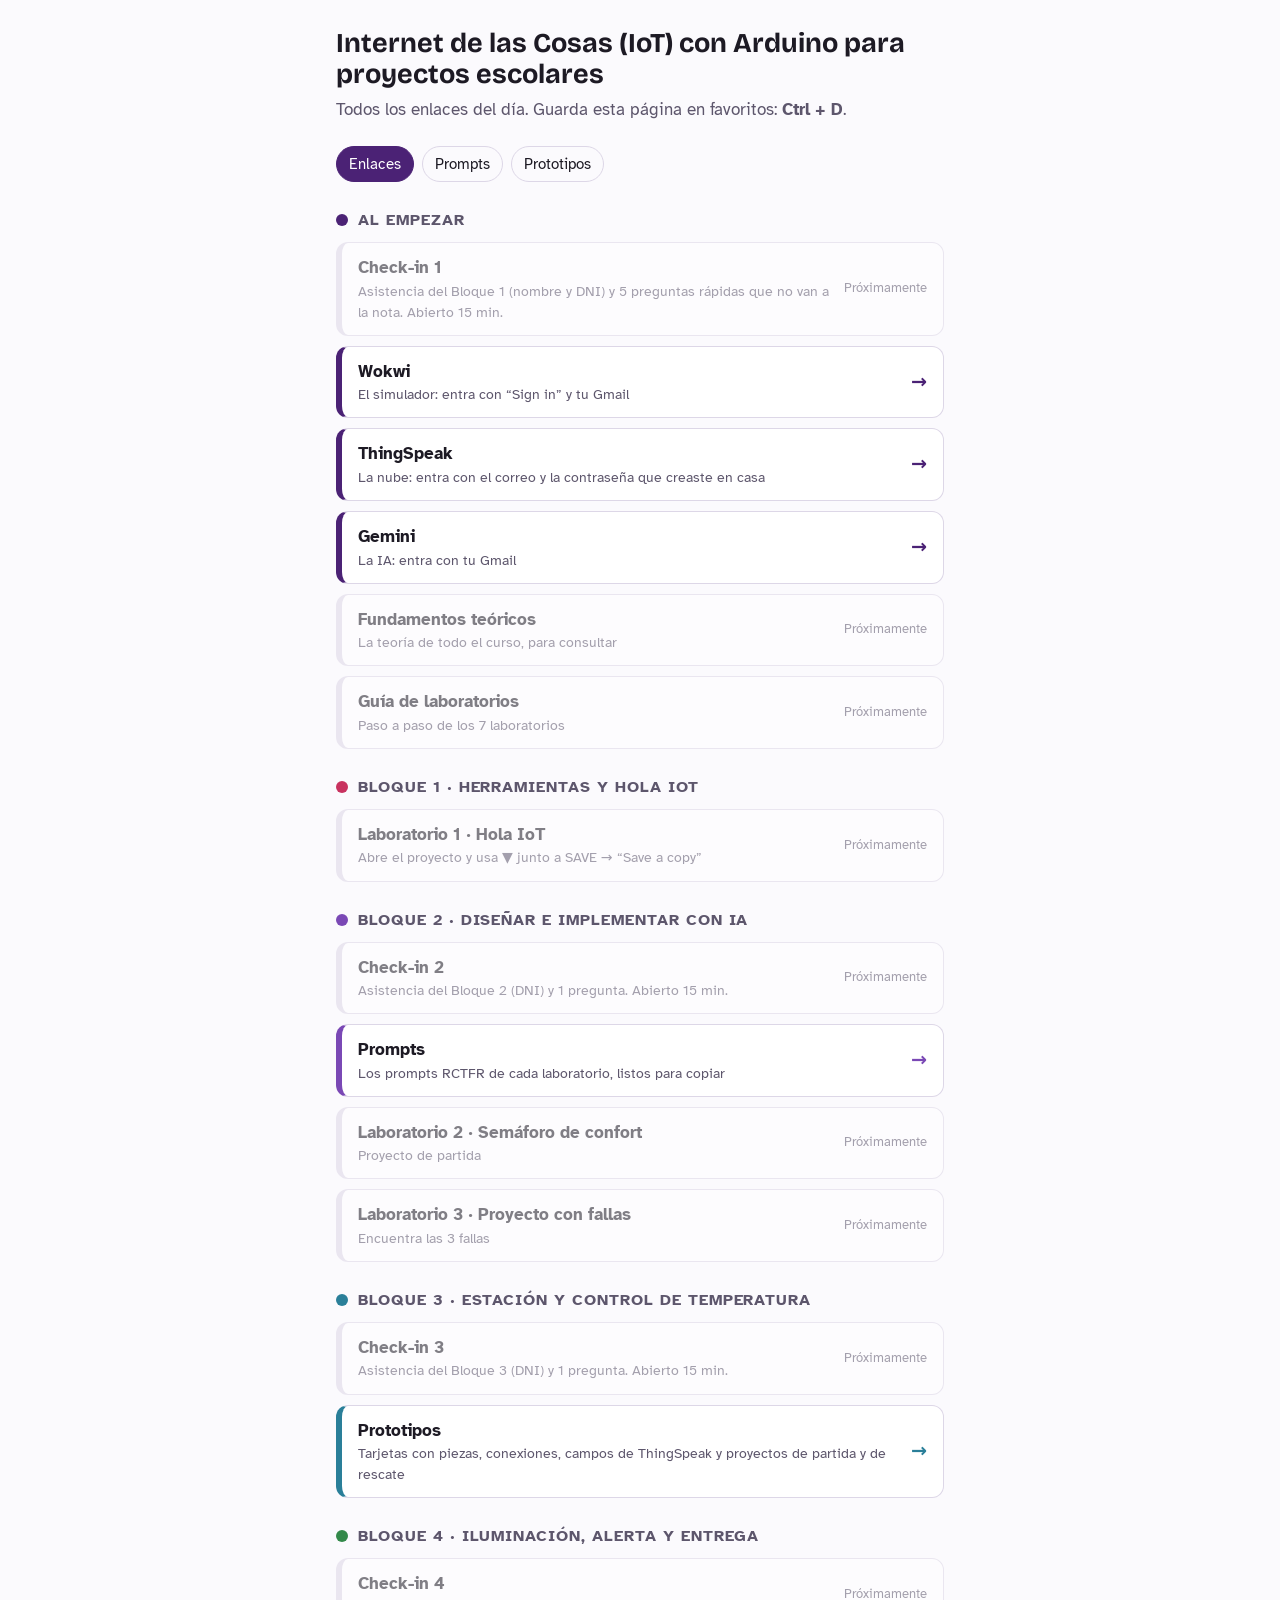
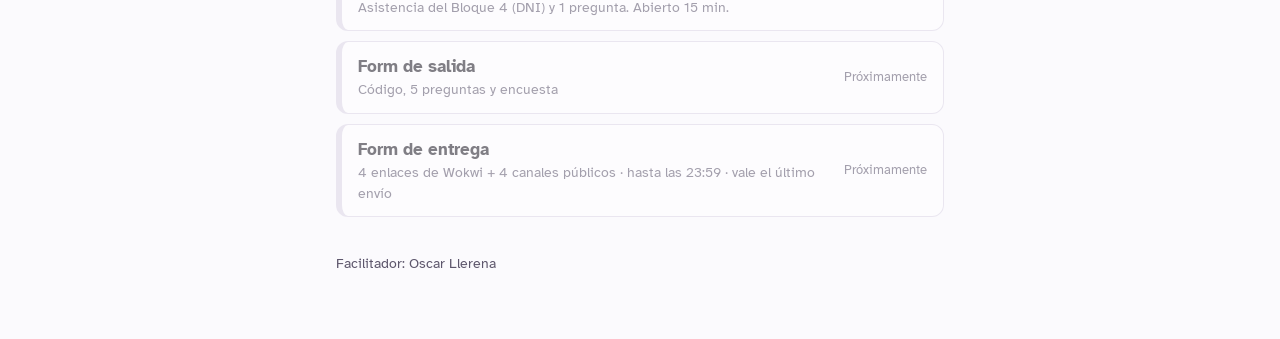
==== index.html @ fe5333ba "Página de enlaces del curso IoT con Arduino para proyectos escolares Enlaces del día, prompts RCTFR " ====
<!doctype html>
<html lang="es">
<head>
<meta charset="utf-8">
<meta name="viewport" content="width=device-width, initial-scale=1">
<title>Enlaces del curso · IoT con Arduino</title>
<link rel="stylesheet" href="https://fonts.googleapis.com/css2?family=Atkinson+Hyperlegible:wght@400;700&family=Bricolage+Grotesque:opsz,wght@12..96,700&display=swap">
<link rel="stylesheet" href="estilo.css">
</head>
<body>
<main>
  <h1>Internet de las Cosas (IoT) con Arduino para proyectos escolares</h1>
  <p class="sub">Todos los enlaces del día. Guarda esta página en favoritos: <b>Ctrl + D</b>.</p>
  <nav class="tabs"><a href="index.html" aria-current="page">Enlaces</a><a href="prompts.html">Prompts</a><a href="prototipos.html">Prototipos</a></nav>
  <div id="secciones"></div>
  <footer>Facilitador: Oscar Llerena</footer>
</main>
<script>
// Para agregar un enlace: reemplaza null por la URL entre comillas.
const SECCIONES = [
  { titulo: "Al empezar", color: "--accent", links: [
    { texto: "Check-in 1", nota: "Asistencia del Bloque 1 (nombre y DNI) y 5 preguntas rápidas que no van a la nota. Abierto 15 min.", url: null },
    { texto: "Wokwi", nota: "El simulador: entra con “Sign in” y tu Gmail", url: "https://wokwi.com" },
    { texto: "ThingSpeak", nota: "La nube: entra con el correo y la contraseña que creaste en casa", url: "https://thingspeak.mathworks.com" },
    { texto: "Gemini", nota: "La IA: entra con tu Gmail", url: "https://gemini.google.com" },
    { texto: "Fundamentos teóricos", nota: "La teoría de todo el curso, para consultar", url: null },
    { texto: "Guía de laboratorios", nota: "Paso a paso de los 7 laboratorios", url: null },
  ]},
  { titulo: "Bloque 1 · Herramientas y Hola IoT", color: "--b1", links: [
    { texto: "Laboratorio 1 · Hola IoT", nota: "Abre el proyecto y usa ▼ junto a SAVE → “Save a copy”", url: null },
  ]},
  { titulo: "Bloque 2 · Diseñar e implementar con IA", color: "--b2", links: [
    { texto: "Check-in 2", nota: "Asistencia del Bloque 2 (DNI) y 1 pregunta. Abierto 15 min.", url: null },
    { texto: "Prompts", nota: "Los prompts RCTFR de cada laboratorio, listos para copiar", url: "prompts.html" },
    { texto: "Laboratorio 2 · Semáforo de confort", nota: "Proyecto de partida", url: null },
    { texto: "Laboratorio 3 · Proyecto con fallas", nota: "Encuentra las 3 fallas", url: null },
  ]},
  { titulo: "Bloque 3 · Estación y control de temperatura", color: "--b3", links: [
    { texto: "Check-in 3", nota: "Asistencia del Bloque 3 (DNI) y 1 pregunta. Abierto 15 min.", url: null },
    { texto: "Prototipos", nota: "Tarjetas con piezas, conexiones, campos de ThingSpeak y proyectos de partida y de rescate", url: "prototipos.html" },
  ]},
  { titulo: "Bloque 4 · Iluminación, alerta y entrega", color: "--b4", links: [
    { texto: "Check-in 4", nota: "Asistencia del Bloque 4 (DNI) y 1 pregunta. Abierto 15 min.", url: null },
    { texto: "Form de salida", nota: "Código, 5 preguntas y encuesta", url: null },
    { texto: "Form de entrega", nota: "4 enlaces de Wokwi + 4 canales públicos · hasta las 23:59 · vale el último envío", url: null },
  ]},
];
const cont = document.getElementById("secciones");
for (const s of SECCIONES) {
  const sec = document.createElement("section");
  sec.style.setProperty("--c", `var(${s.color})`);
  const h = document.createElement("h2");
  h.innerHTML = `<i style="background:var(${s.color})"></i>`;
  h.append(s.titulo);
  const lista = document.createElement("div");
  lista.className = "links";
  for (const l of s.links) {
    const el = document.createElement(l.url ? "a" : "span");
    el.className = "btn";
    if (l.url) { el.href = l.url; if (/^https?:/.test(l.url)) { el.target = "_blank"; el.rel = "noopener"; } }
    const t = document.createElement("span");
    t.textContent = l.texto;
    if (l.nota) { const n = document.createElement("small"); n.textContent = l.nota; t.append(n); }
    el.append(t);
    lista.append(el);
  }
  sec.append(h, lista);
  cont.append(sec);
}
</script>
</body>
</html>
---- estilo.css ----
:root {
  --bg: #fbfafd; --surface: #fff; --ink: #1d1a24; --muted: #5d566c; --line: #ddd7e7;
  --b1: #c8325f; --b2: #7a48b5; --b3: #2a7f99; --b4: #33894a; --accent: #4b2275;
}
@media (prefers-color-scheme: dark) {
  :root { --bg: #15131b; --surface: #1f1c27; --ink: #ece8f3; --muted: #a8a0b8; --line: #363044;
          --b1: #ea6a90; --b2: #a57ee0; --b3: #5db3cc; --b4: #6cc283; --accent: #b78be8; }
}
* { box-sizing: border-box; }
body { margin: 0; background: var(--bg); color: var(--ink); font: 17px/1.5 "Atkinson Hyperlegible", system-ui, sans-serif; }
main { max-width: 640px; margin: 0 auto; padding: 28px 16px 64px; }
h1 { font-family: "Bricolage Grotesque", system-ui, sans-serif; font-size: 1.7rem; line-height: 1.15; margin: 0 0 6px; }
.sub { color: var(--muted); margin: 0 0 24px; }
section { margin-top: 26px; }
h2 { display: flex; align-items: center; gap: 10px; font-size: 1rem; text-transform: uppercase; letter-spacing: .06em; color: var(--muted); margin: 0 0 10px; }
h2 i { width: 12px; height: 12px; border-radius: 50%; flex: none; }
.links { display: grid; gap: 10px; }
a.btn, span.btn {
  display: flex; justify-content: space-between; align-items: center; gap: 12px;
  min-height: 56px; padding: 12px 16px; border-radius: 12px;
  background: var(--surface); border: 1px solid var(--line); border-left: 6px solid var(--c);
  color: var(--ink); text-decoration: none; font-weight: 700;
}
a.btn:hover, a.btn:focus-visible { border-color: var(--c); outline: none; }
a.btn::after { content: "→"; color: var(--c); font-size: 1.2rem; }
.btn small { display: block; font-weight: 400; color: var(--muted); font-size: .88rem; }
span.btn { opacity: .55; border-left-color: var(--line); }
span.btn::after { content: "Próximamente"; font-weight: 400; font-size: .8rem; color: var(--muted); white-space: nowrap; }
nav.tabs { display:flex; gap:8px; margin: 0 0 8px; flex-wrap: wrap; }
nav.tabs a { padding: 6px 12px; border-radius: 999px; border: 1px solid var(--line); color: var(--ink); text-decoration: none; font-size: .92rem; }
nav.tabs a[aria-current] { background: var(--accent); color: #fff; border-color: var(--accent); }
footer { margin-top: 36px; color: var(--muted); font-size: .9rem; }
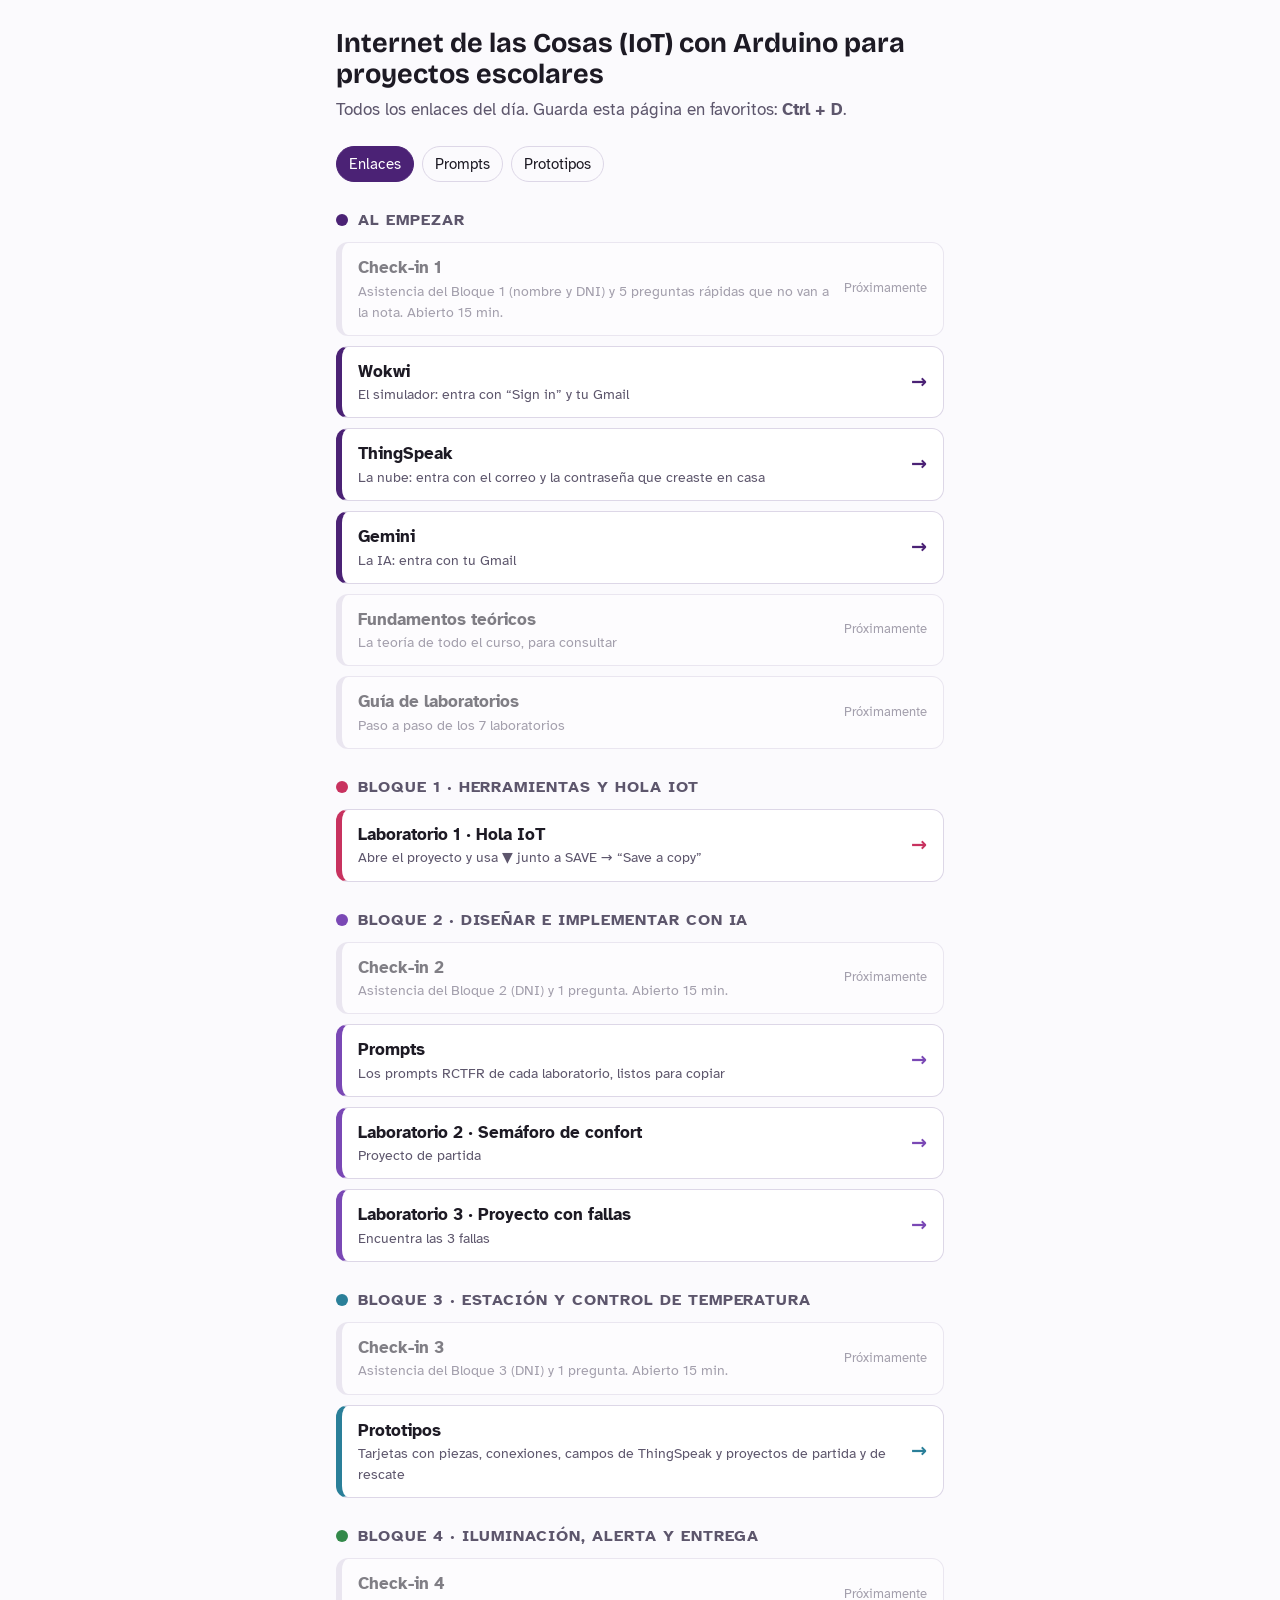
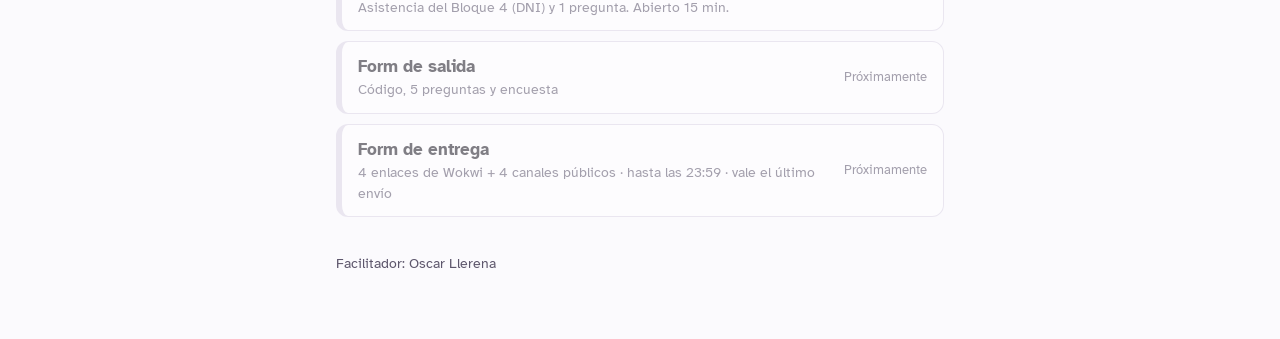
==== commit b32aa59e: "Enlaces a los 12 proyectos de los laboratorios (Hola IoT, semáforo, fallas, partida y rescate) Co-Au" ====
--- a/index.html
+++ b/index.html
@@ -27,13 +27,13 @@
     { texto: "Guía de laboratorios", nota: "Paso a paso de los 7 laboratorios", url: null },
   ]},
   { titulo: "Bloque 1 · Herramientas y Hola IoT", color: "--b1", links: [
-    { texto: "Laboratorio 1 · Hola IoT", nota: "Abre el proyecto y usa ▼ junto a SAVE → “Save a copy”", url: null },
+    { texto: "Laboratorio 1 · Hola IoT", nota: "Abre el proyecto y usa ▼ junto a SAVE → “Save a copy”", url: "https://wokwi.com/projects/479340521469914113" },
   ]},
   { titulo: "Bloque 2 · Diseñar e implementar con IA", color: "--b2", links: [
     { texto: "Check-in 2", nota: "Asistencia del Bloque 2 (DNI) y 1 pregunta. Abierto 15 min.", url: null },
     { texto: "Prompts", nota: "Los prompts RCTFR de cada laboratorio, listos para copiar", url: "prompts.html" },
-    { texto: "Laboratorio 2 · Semáforo de confort", nota: "Proyecto de partida", url: null },
-    { texto: "Laboratorio 3 · Proyecto con fallas", nota: "Encuentra las 3 fallas", url: null },
+    { texto: "Laboratorio 2 · Semáforo de confort", nota: "Proyecto de partida", url: "https://wokwi.com/projects/479340717393217537" },
+    { texto: "Laboratorio 3 · Proyecto con fallas", nota: "Encuentra las 3 fallas", url: "https://wokwi.com/projects/479340892033575937" },
   ]},
   { titulo: "Bloque 3 · Estación y control de temperatura", color: "--b3", links: [
     { texto: "Check-in 3", nota: "Asistencia del Bloque 3 (DNI) y 1 pregunta. Abierto 15 min.", url: null },
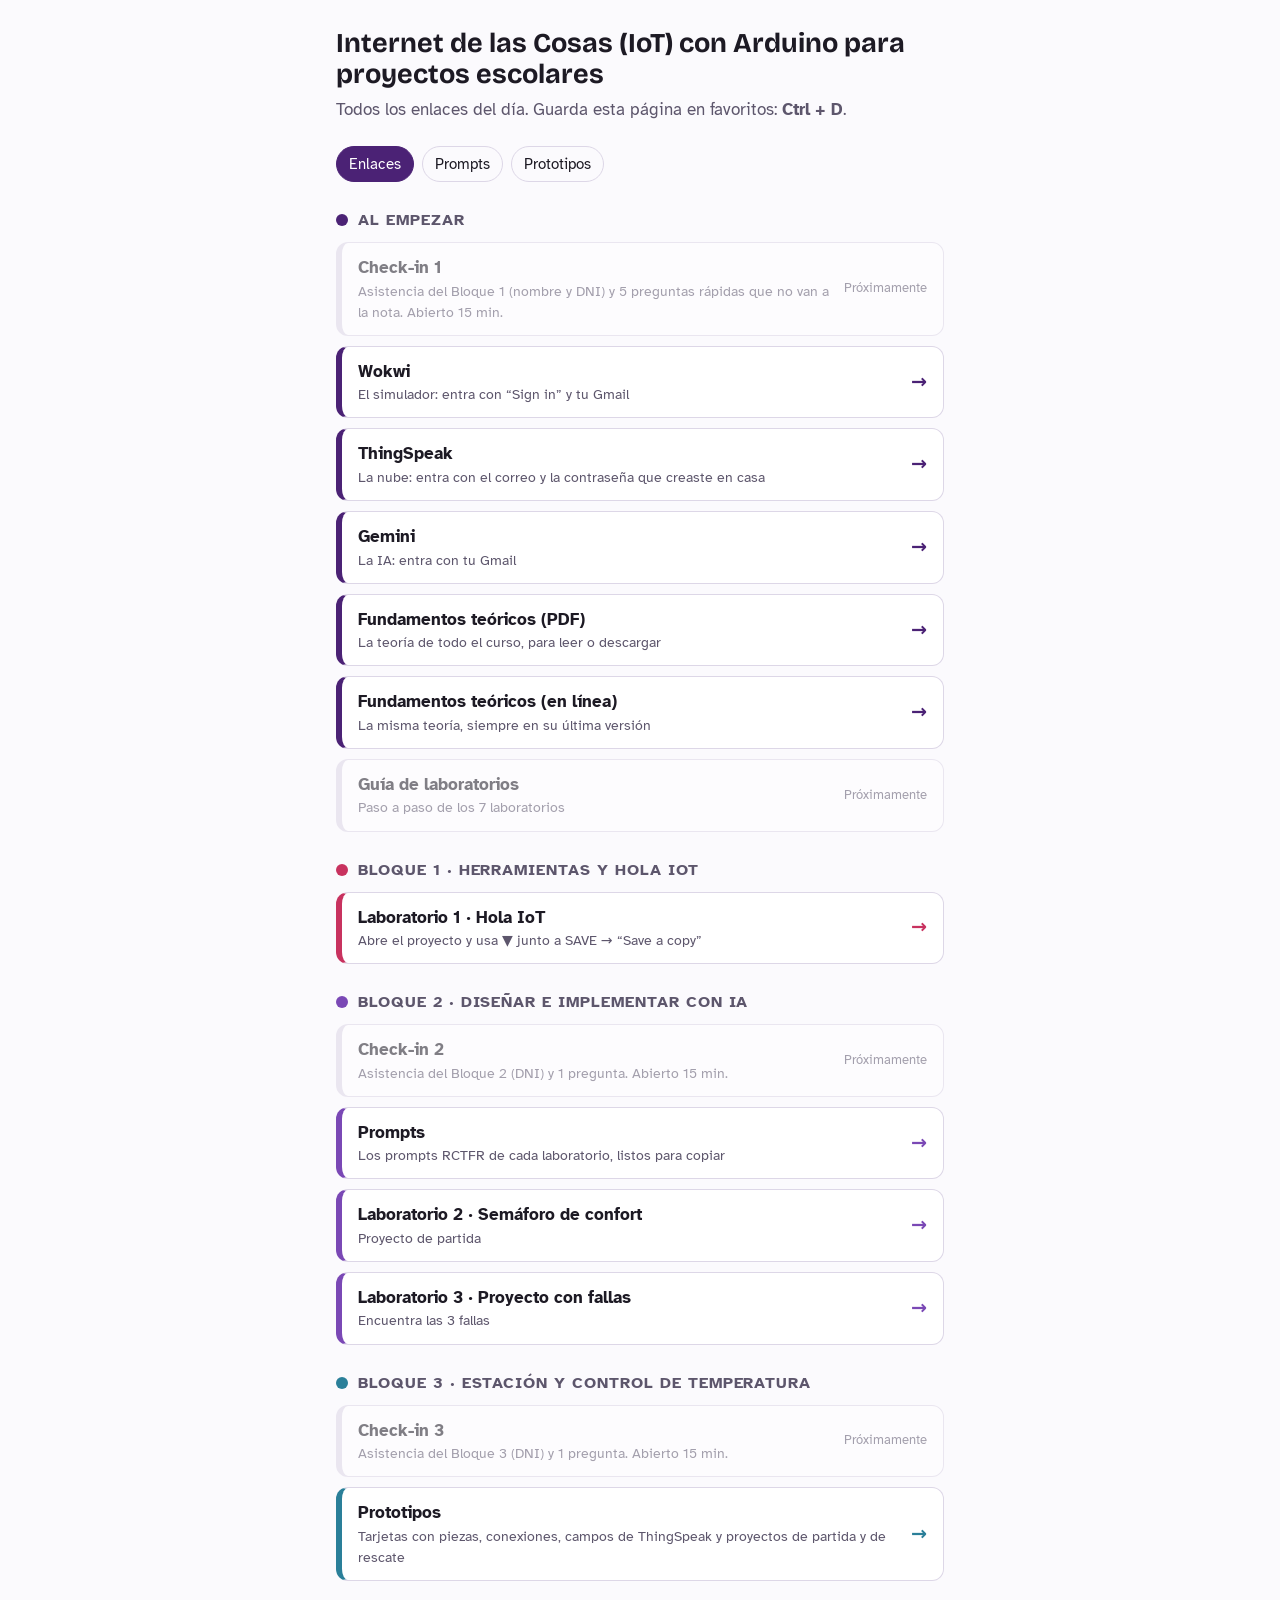
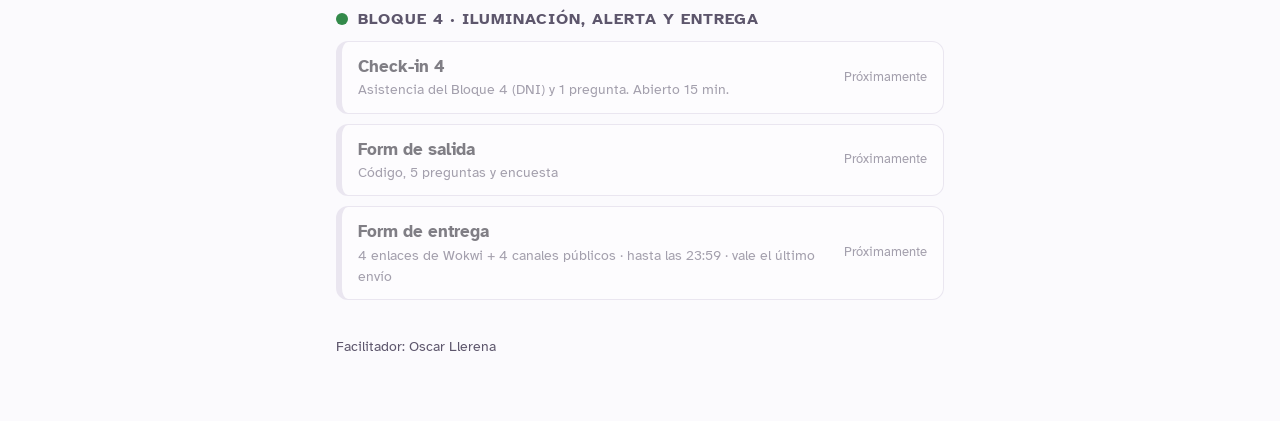
==== commit e7207856: "Fundamentos teóricos: PDF y enlace a la versión en línea Co-Authored-By: Claude Opus 5.5 <noreply@an" ====
--- a/index.html
+++ b/index.html
@@ -23,7 +23,8 @@
     { texto: "Wokwi", nota: "El simulador: entra con “Sign in” y tu Gmail", url: "https://wokwi.com" },
     { texto: "ThingSpeak", nota: "La nube: entra con el correo y la contraseña que creaste en casa", url: "https://thingspeak.mathworks.com" },
     { texto: "Gemini", nota: "La IA: entra con tu Gmail", url: "https://gemini.google.com" },
-    { texto: "Fundamentos teóricos", nota: "La teoría de todo el curso, para consultar", url: null },
+    { texto: "Fundamentos teóricos (PDF)", nota: "La teoría de todo el curso, para leer o descargar", url: "fundamentos-teoricos.pdf" },
+    { texto: "Fundamentos teóricos (en línea)", nota: "La misma teoría, siempre en su última versión", url: "https://claude.ai/artifact/VzY9bLcBM8jvMdLgDpE3X4" },
     { texto: "Guía de laboratorios", nota: "Paso a paso de los 7 laboratorios", url: null },
   ]},
   { titulo: "Bloque 1 · Herramientas y Hola IoT", color: "--b1", links: [
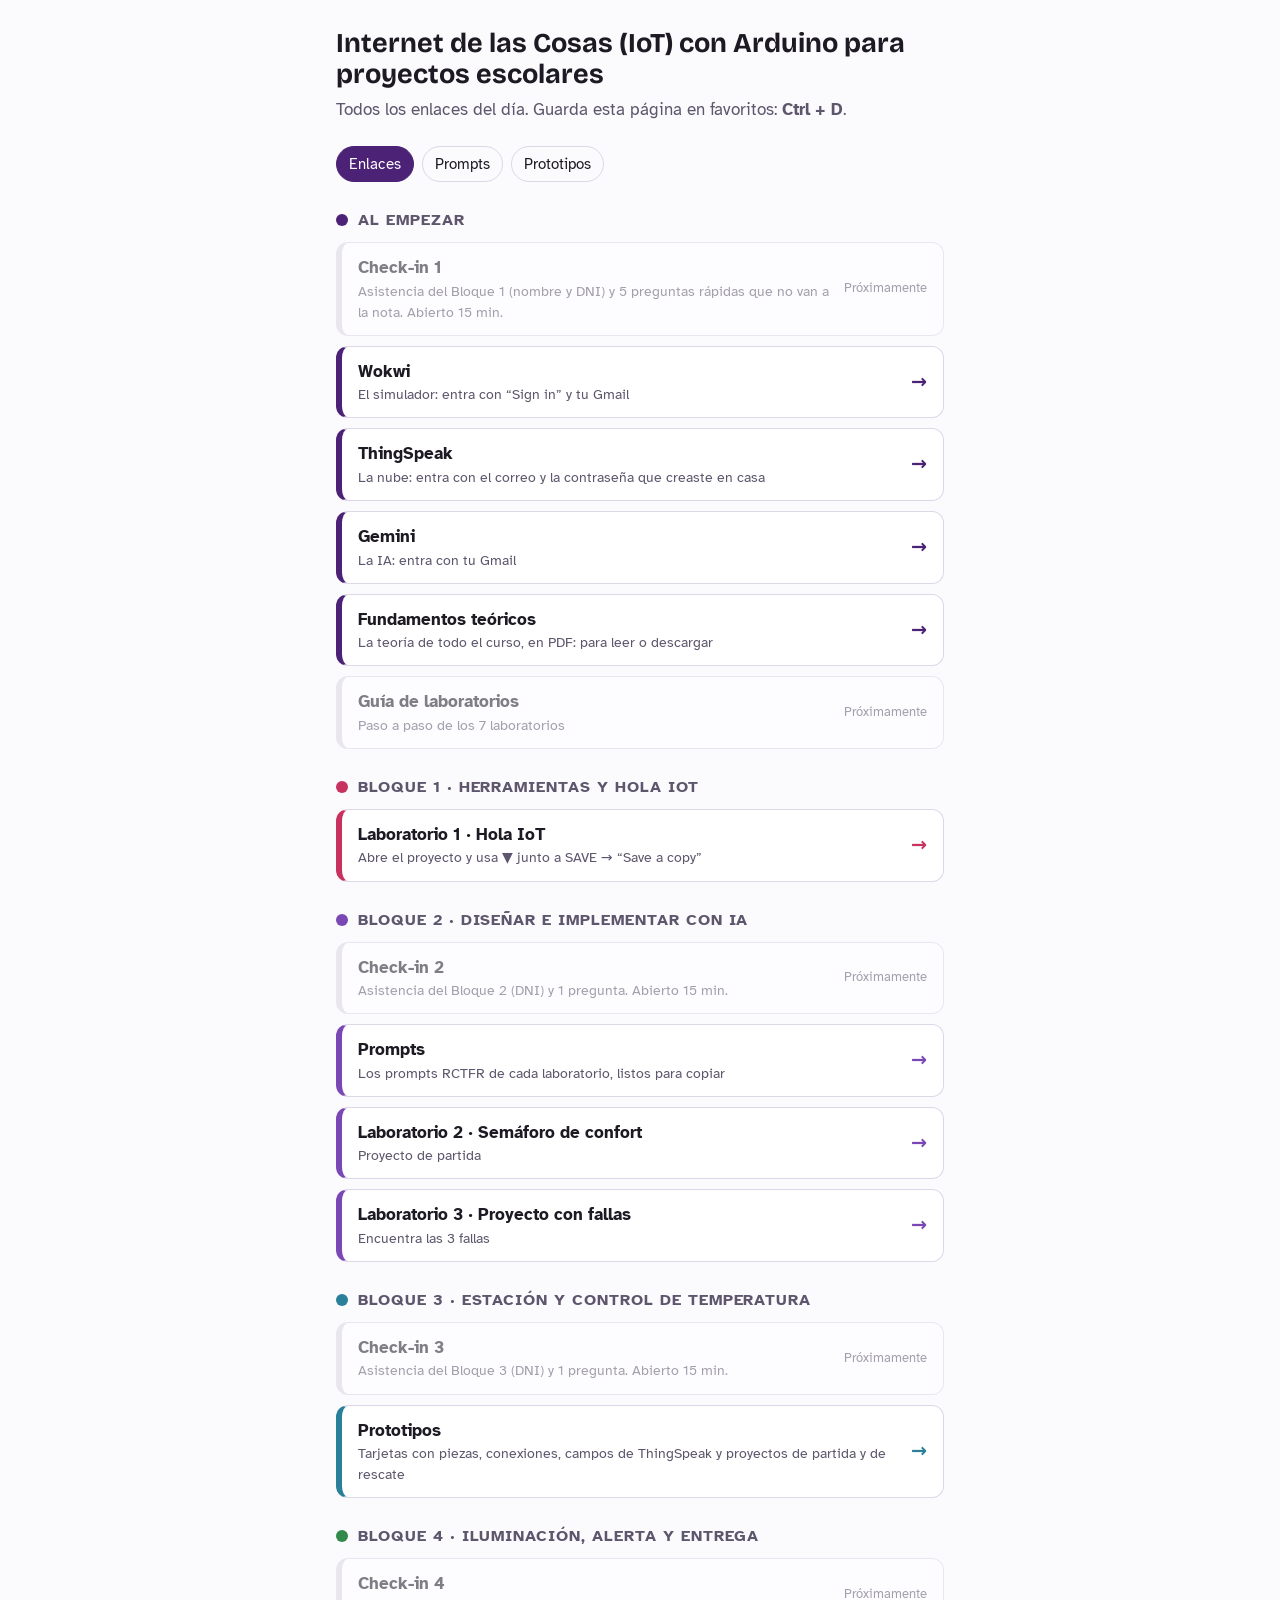
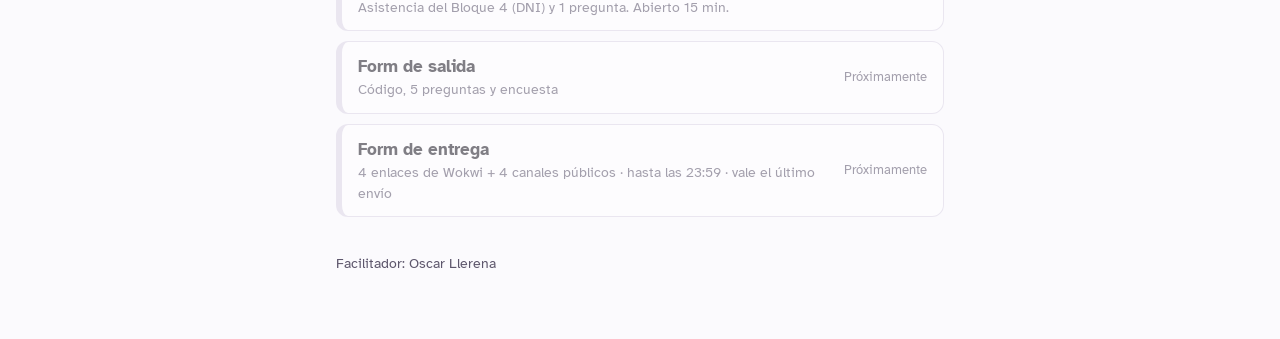
==== commit 776c8cc8: "Fundamentos: solo el PDF (el enlace de claude.ai pide cuenta) Co-Authored-By: Claude Opus 5.5 <norep" ====
--- a/index.html
+++ b/index.html
@@ -23,8 +23,7 @@
     { texto: "Wokwi", nota: "El simulador: entra con “Sign in” y tu Gmail", url: "https://wokwi.com" },
     { texto: "ThingSpeak", nota: "La nube: entra con el correo y la contraseña que creaste en casa", url: "https://thingspeak.mathworks.com" },
     { texto: "Gemini", nota: "La IA: entra con tu Gmail", url: "https://gemini.google.com" },
-    { texto: "Fundamentos teóricos (PDF)", nota: "La teoría de todo el curso, para leer o descargar", url: "fundamentos-teoricos.pdf" },
-    { texto: "Fundamentos teóricos (en línea)", nota: "La misma teoría, siempre en su última versión", url: "https://claude.ai/artifact/VzY9bLcBM8jvMdLgDpE3X4" },
+    { texto: "Fundamentos teóricos", nota: "La teoría de todo el curso, en PDF: para leer o descargar", url: "fundamentos-teoricos.pdf" },
     { texto: "Guía de laboratorios", nota: "Paso a paso de los 7 laboratorios", url: null },
   ]},
   { titulo: "Bloque 1 · Herramientas y Hola IoT", color: "--b1", links: [
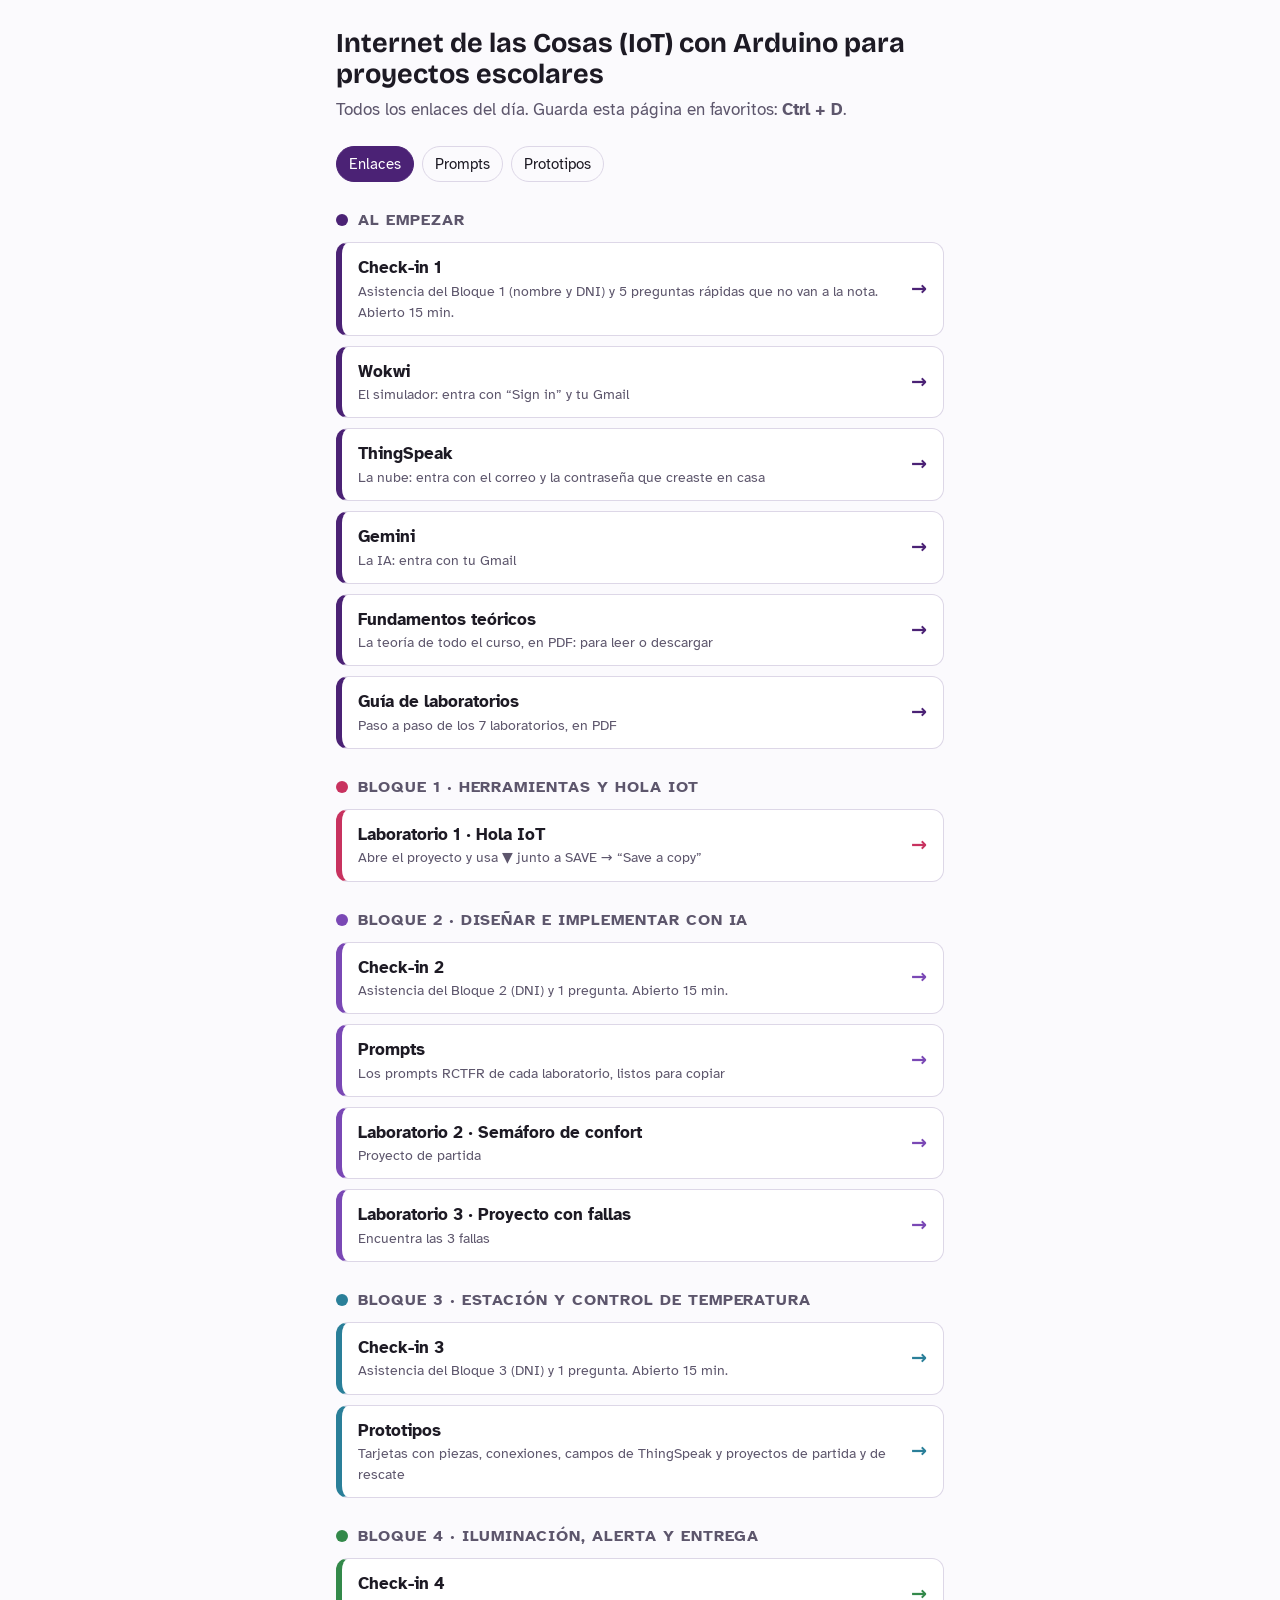
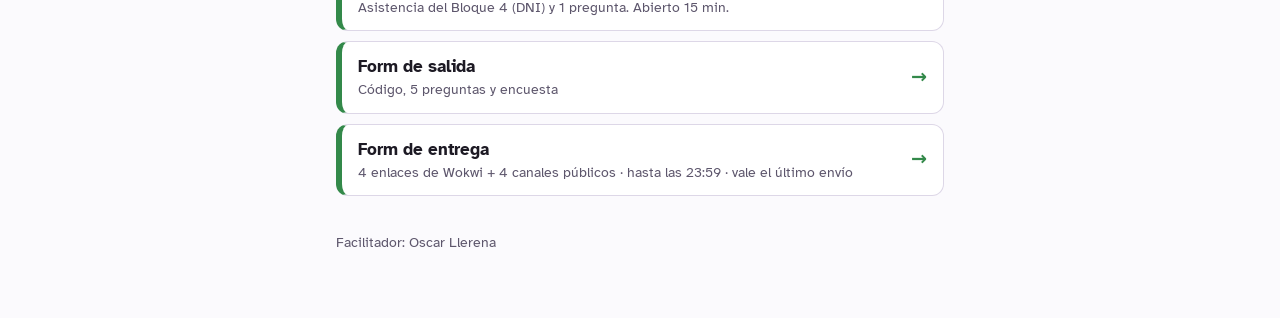
==== commit 516f23d3: "Guía de laboratorios (PDF) y enlaces a los 6 Forms Co-Authored-By: Claude Opus 5.5 <noreply@anthropi" ====
--- a/index.html
+++ b/index.html
@@ -19,30 +19,30 @@
 // Para agregar un enlace: reemplaza null por la URL entre comillas.
 const SECCIONES = [
   { titulo: "Al empezar", color: "--accent", links: [
-    { texto: "Check-in 1", nota: "Asistencia del Bloque 1 (nombre y DNI) y 5 preguntas rápidas que no van a la nota. Abierto 15 min.", url: null },
+    { texto: "Check-in 1", nota: "Asistencia del Bloque 1 (nombre y DNI) y 5 preguntas rápidas que no van a la nota. Abierto 15 min.", url: "https://docs.google.com/forms/d/e/1FAIpQLSdhXI5bpod_ZKAHMkpJPuTeCXVfa-xQ4UwoNwV-KXnclo4d5w/viewform" },
     { texto: "Wokwi", nota: "El simulador: entra con “Sign in” y tu Gmail", url: "https://wokwi.com" },
     { texto: "ThingSpeak", nota: "La nube: entra con el correo y la contraseña que creaste en casa", url: "https://thingspeak.mathworks.com" },
     { texto: "Gemini", nota: "La IA: entra con tu Gmail", url: "https://gemini.google.com" },
     { texto: "Fundamentos teóricos", nota: "La teoría de todo el curso, en PDF: para leer o descargar", url: "fundamentos-teoricos.pdf" },
-    { texto: "Guía de laboratorios", nota: "Paso a paso de los 7 laboratorios", url: null },
+    { texto: "Guía de laboratorios", nota: "Paso a paso de los 7 laboratorios, en PDF", url: "guia-laboratorios.pdf" },
   ]},
   { titulo: "Bloque 1 · Herramientas y Hola IoT", color: "--b1", links: [
     { texto: "Laboratorio 1 · Hola IoT", nota: "Abre el proyecto y usa ▼ junto a SAVE → “Save a copy”", url: "https://wokwi.com/projects/479340521469914113" },
   ]},
   { titulo: "Bloque 2 · Diseñar e implementar con IA", color: "--b2", links: [
-    { texto: "Check-in 2", nota: "Asistencia del Bloque 2 (DNI) y 1 pregunta. Abierto 15 min.", url: null },
+    { texto: "Check-in 2", nota: "Asistencia del Bloque 2 (DNI) y 1 pregunta. Abierto 15 min.", url: "https://docs.google.com/forms/d/e/1FAIpQLSdPEOjZymxNWtPwITBnQeyueY04hOFLJqmMqP1MzvHLpiaIpw/viewform" },
     { texto: "Prompts", nota: "Los prompts RCTFR de cada laboratorio, listos para copiar", url: "prompts.html" },
     { texto: "Laboratorio 2 · Semáforo de confort", nota: "Proyecto de partida", url: "https://wokwi.com/projects/479340717393217537" },
     { texto: "Laboratorio 3 · Proyecto con fallas", nota: "Encuentra las 3 fallas", url: "https://wokwi.com/projects/479340892033575937" },
   ]},
   { titulo: "Bloque 3 · Estación y control de temperatura", color: "--b3", links: [
-    { texto: "Check-in 3", nota: "Asistencia del Bloque 3 (DNI) y 1 pregunta. Abierto 15 min.", url: null },
+    { texto: "Check-in 3", nota: "Asistencia del Bloque 3 (DNI) y 1 pregunta. Abierto 15 min.", url: "https://docs.google.com/forms/d/e/1FAIpQLSd9KlrkD64z_o4rxzzMOhl_EzHRWYdFFw48bPqxgSWADIfnUw/viewform" },
     { texto: "Prototipos", nota: "Tarjetas con piezas, conexiones, campos de ThingSpeak y proyectos de partida y de rescate", url: "prototipos.html" },
   ]},
   { titulo: "Bloque 4 · Iluminación, alerta y entrega", color: "--b4", links: [
-    { texto: "Check-in 4", nota: "Asistencia del Bloque 4 (DNI) y 1 pregunta. Abierto 15 min.", url: null },
-    { texto: "Form de salida", nota: "Código, 5 preguntas y encuesta", url: null },
-    { texto: "Form de entrega", nota: "4 enlaces de Wokwi + 4 canales públicos · hasta las 23:59 · vale el último envío", url: null },
+    { texto: "Check-in 4", nota: "Asistencia del Bloque 4 (DNI) y 1 pregunta. Abierto 15 min.", url: "https://docs.google.com/forms/d/e/1FAIpQLScQ0bCtqE_4GB9hnUvjmWMbkFYoNFwalat42_CgE8UN8BA50Q/viewform" },
+    { texto: "Form de salida", nota: "Código, 5 preguntas y encuesta", url: "https://docs.google.com/forms/d/e/1FAIpQLSeFym1qLVwecBn1QQCZcSnjAOldRLfPwAt7oUFnYGscvQwEZA/viewform" },
+    { texto: "Form de entrega", nota: "4 enlaces de Wokwi + 4 canales públicos · hasta las 23:59 · vale el último envío", url: "https://docs.google.com/forms/d/e/1FAIpQLSdyT0LApTNpWhzq5C3GMxfpPhOssE0l904AfJQkGdXGxX26oQ/viewform" },
   ]},
 ];
 const cont = document.getElementById("secciones");
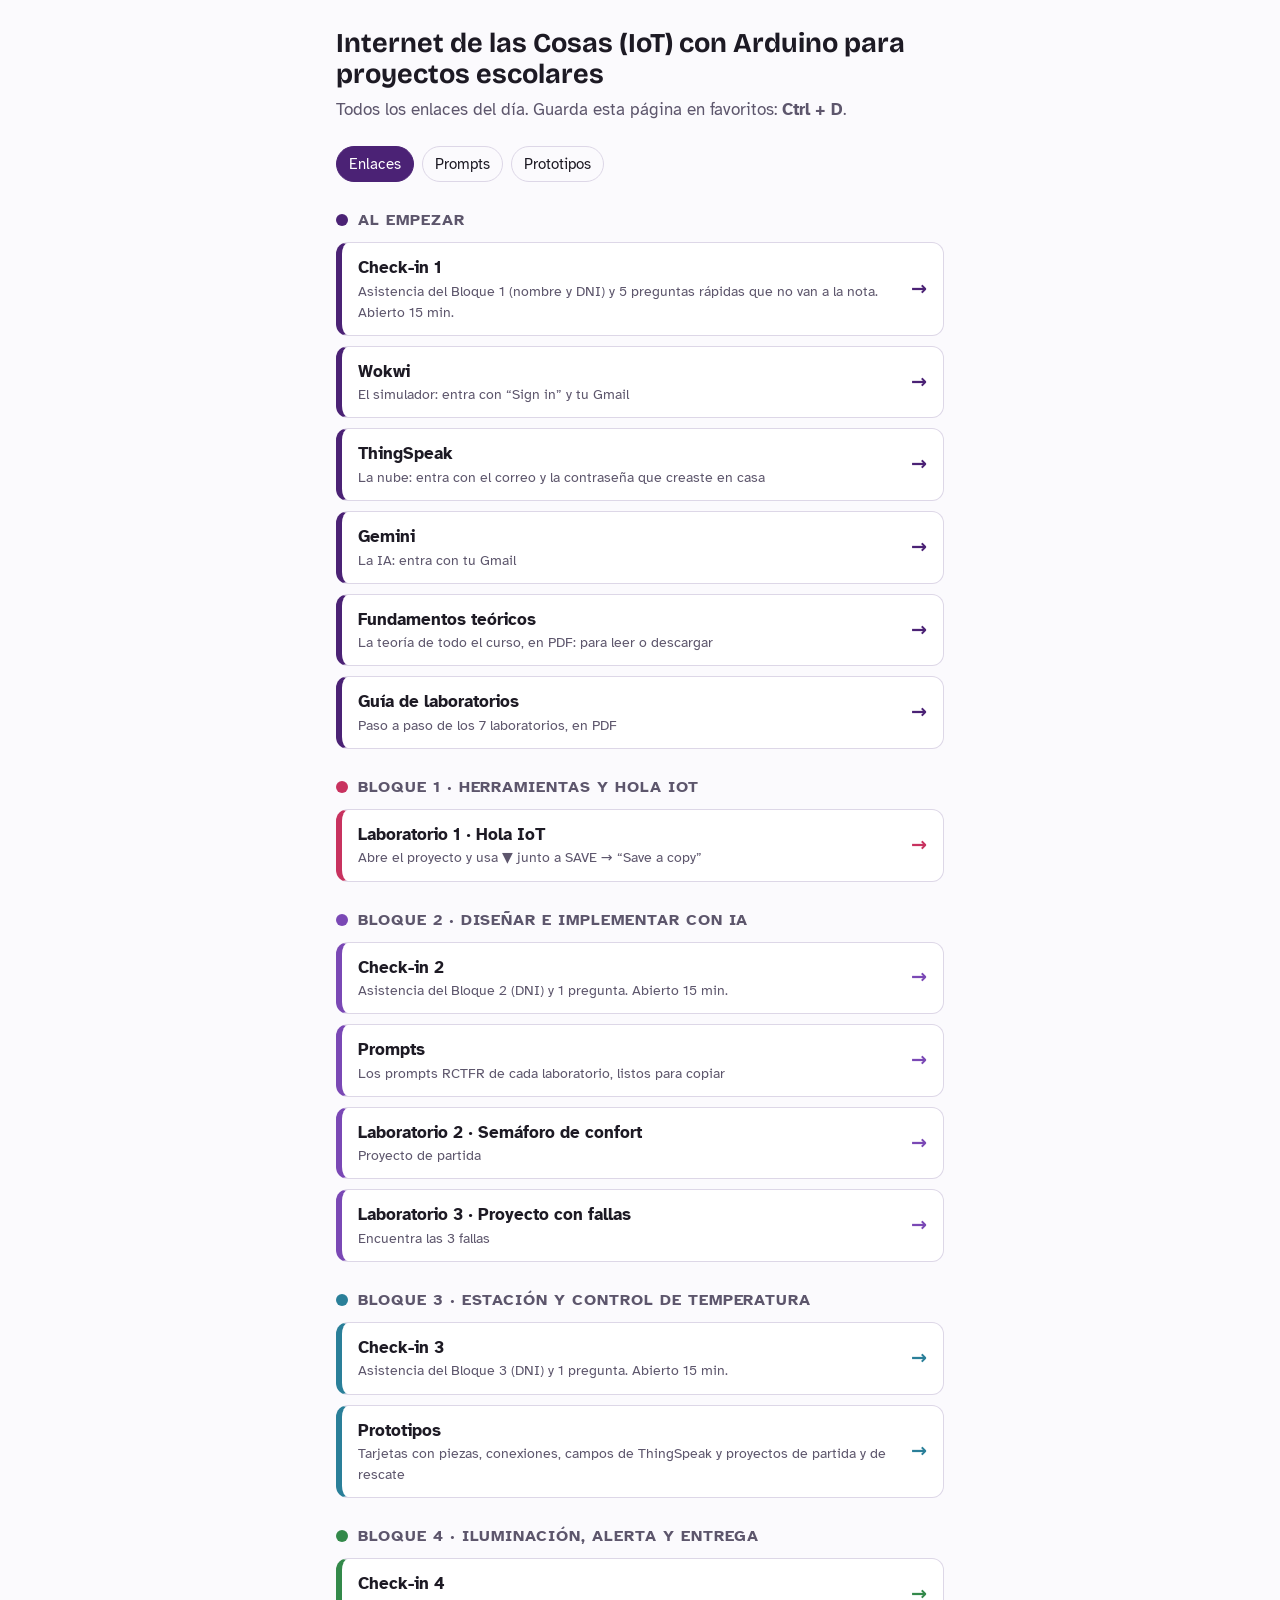
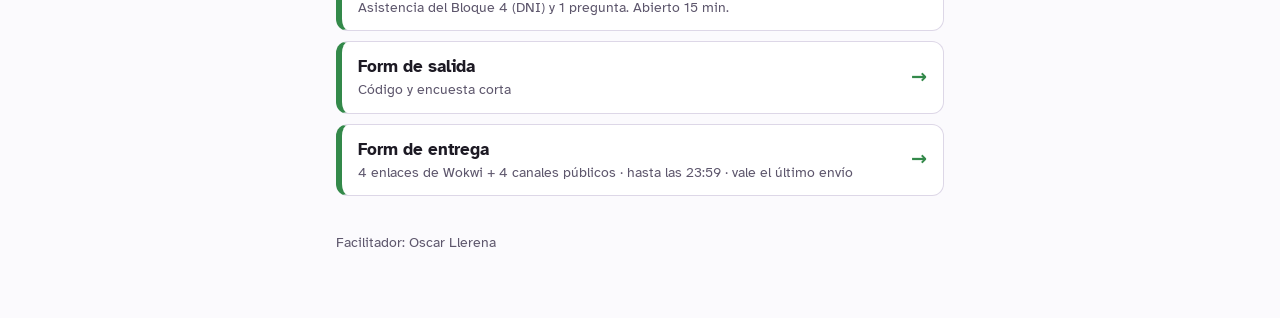
==== commit f5bf0035: "Sin post-test: Form de salida = código y encuesta Co-Authored-By: Claude Opus 5.5 <noreply@anthropic" ====
--- a/index.html
+++ b/index.html
@@ -41,7 +41,7 @@
   ]},
   { titulo: "Bloque 4 · Iluminación, alerta y entrega", color: "--b4", links: [
     { texto: "Check-in 4", nota: "Asistencia del Bloque 4 (DNI) y 1 pregunta. Abierto 15 min.", url: "https://docs.google.com/forms/d/e/1FAIpQLScQ0bCtqE_4GB9hnUvjmWMbkFYoNFwalat42_CgE8UN8BA50Q/viewform" },
-    { texto: "Form de salida", nota: "Código, 5 preguntas y encuesta", url: "https://docs.google.com/forms/d/e/1FAIpQLSeFym1qLVwecBn1QQCZcSnjAOldRLfPwAt7oUFnYGscvQwEZA/viewform" },
+    { texto: "Form de salida", nota: "Código y encuesta corta", url: "https://docs.google.com/forms/d/e/1FAIpQLSeFym1qLVwecBn1QQCZcSnjAOldRLfPwAt7oUFnYGscvQwEZA/viewform" },
     { texto: "Form de entrega", nota: "4 enlaces de Wokwi + 4 canales públicos · hasta las 23:59 · vale el último envío", url: "https://docs.google.com/forms/d/e/1FAIpQLSdyT0LApTNpWhzq5C3GMxfpPhOssE0l904AfJQkGdXGxX26oQ/viewform" },
   ]},
 ];
